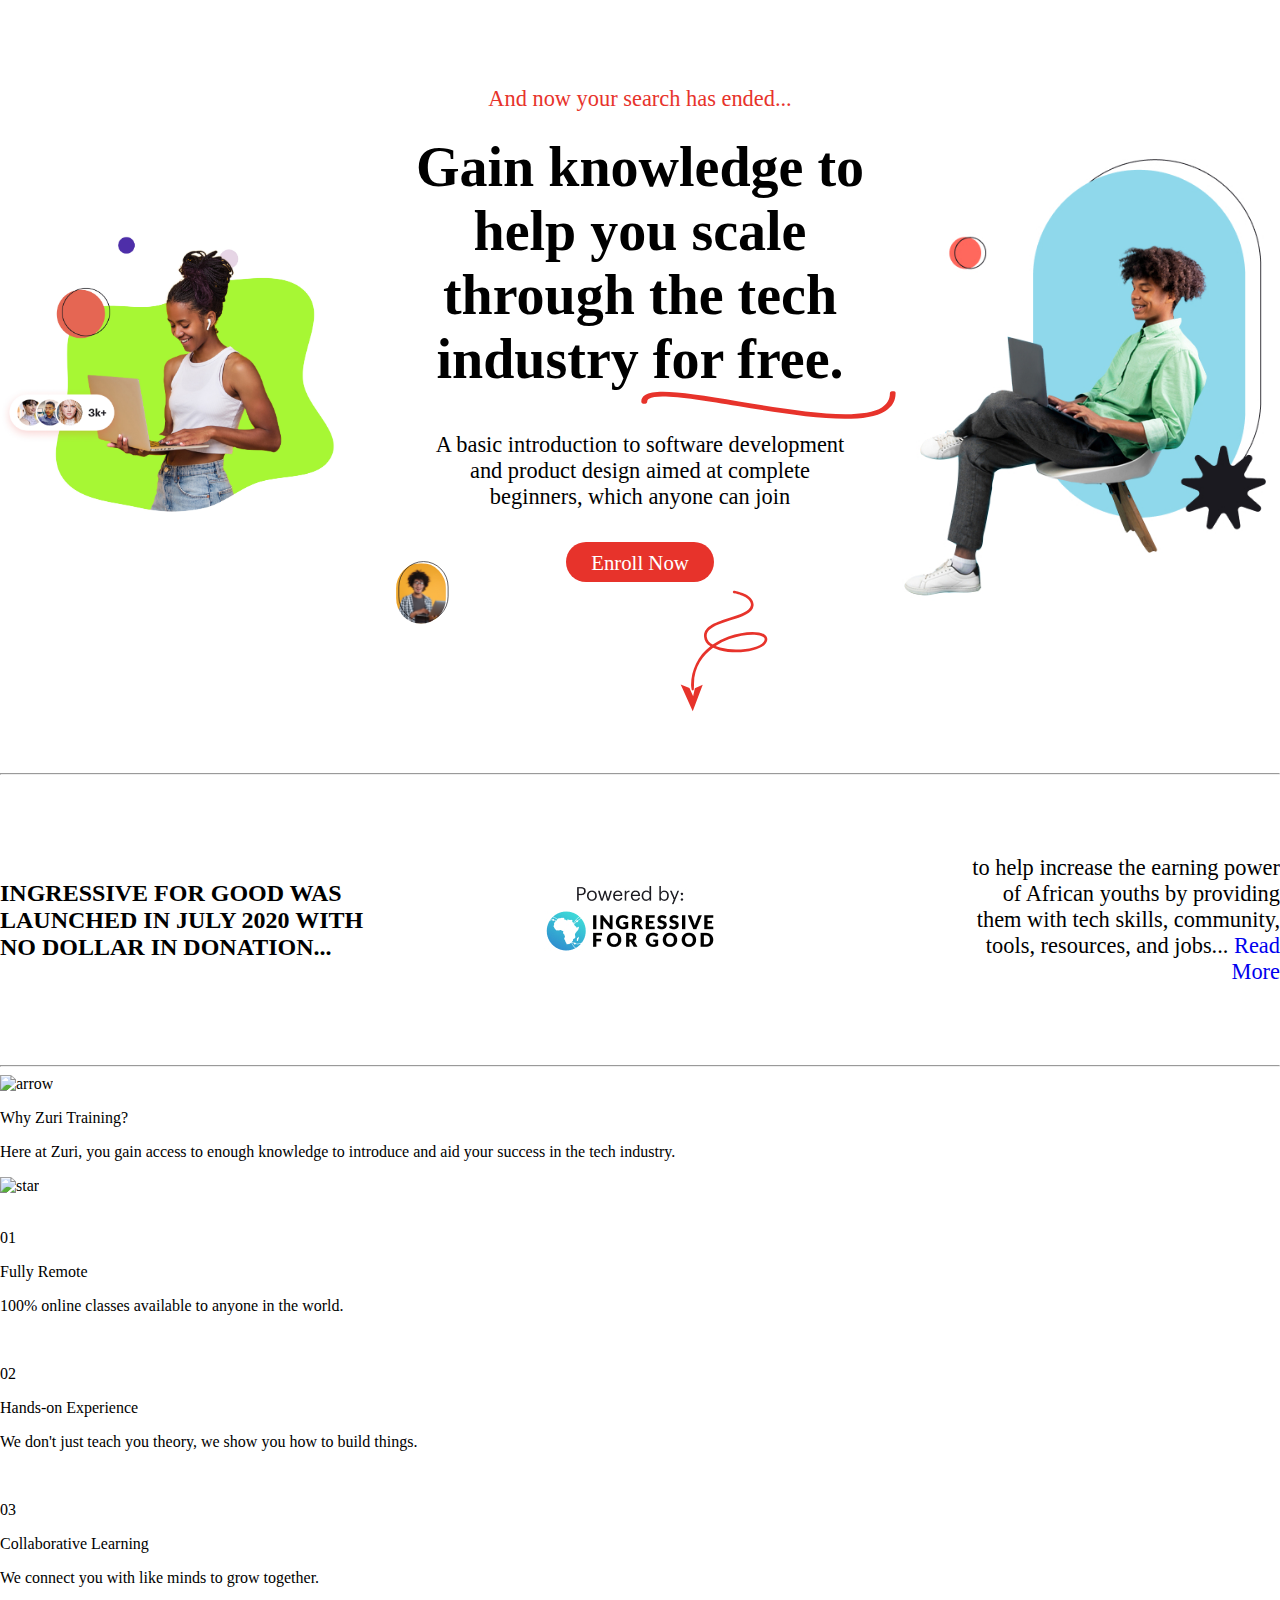
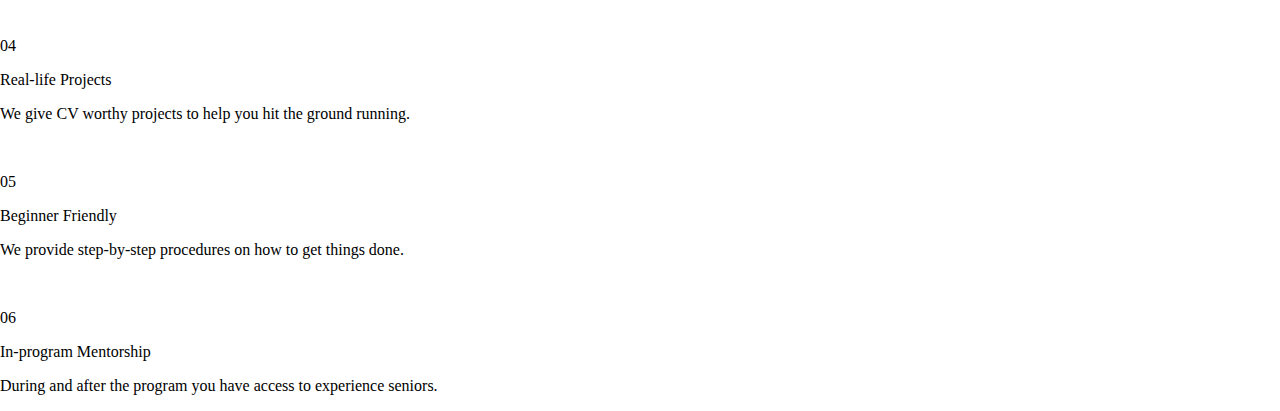
==== new.html @ 9dfd20c7 "Add files via upload" ====
<!DOCTYPE html>
<html lang="en">
  <head>
    <meta charset="UTF-8" />
    <meta http-equiv="X-UA-Compatible" content="IE=edge" />
    <meta name="viewport" content="width=device-width, initial-scale=1.0" />
    <title>New-to-the-industry</title>
    <link rel="stylesheet" href="new.css" />
  </head>
  <body>
    <!-- <nav>
      <a href="https://training.zuri.team">
        <img src="" alt="logo" />
      </a>
      <ul>
        <li>About</li>
        <li>Why Us?</li>
        <li>Stacks Covered</li>
        <li>FAQs</li>
      </ul>
      <a href="https://training.zuri.team/enroll">
        <img src="" alt="thumb" />
        <button>Enroll Now</button>
      </a>
    </nav> -->
    <section>
      <div class="hero">
        <div class="hero_lady_container">
          <img class="hero_lady" src="images/new/lady1.jpg" alt="" />
        </div>
        <div class="hero_text">
          <p class="your_search">And now your search has ended...</p>
          <div class="gain_container">
            <p class="gain_knowledge">
              Gain knowledge to help you scale through the tech industry for
              free.
            </p>
            <img src="images/new/line.svg" alt="" />
          </div>
          <div class="basic_container">
            <p class="basic_intro">
              A basic introduction to software development and product design
              aimed at complete beginners, which anyone can join
            </p>
          </div>

          <a href="#">Enroll Now</a>
          <div class="arrow_down">
            <img src="images/new/section1wire.svg" alt="" />
          </div>
          <div class="second_hero_guy">
            <img src="images/new/maleface.svg" alt="" />
          </div>
        </div>

        <div class="hero_guy_container">
          <img src="images/new/male1.jpg" class="hero_guy" alt="" />
        </div>
      </div>
    </section>

    <hr />

    <section>
      <div class="section_two">
        <p class="ingressive_for">
          INGRESSIVE FOR GOOD WAS LAUNCHED IN JULY 2020 WITH NO DOLLAR IN
          DONATION...
        </p>
        <div><img src="images/new/ingresive.jpg" alt="" /></div>
        <p class="to_help">
          to help increase the earning power of African youths by providing them
          with tech skills, community, tools, resources, and jobs...
          <a href="https://ingressive.org/i4g-in-2021/">Read More</a>
        </p>
      </div>
    </section>
    <hr />

    <section>
      <div>
        <div><img src="" alt="arrow" /></div>
        <div>
          <div>
            <p>Why Zuri Training?</p>
            <p>
              Here at Zuri, you gain access to enough knowledge to introduce and
              aid your success in the tech industry.
            </p>
          </div>
          <div><img src="" alt="star" /></div>
        </div>
      </div>
      <div>
        <div>
          <img src="" alt="" />
          <p>01</p>
          <p>Fully Remote</p>
          <p>100% online classes available to anyone in the world.</p>
        </div>
        <div>
          <img src="" alt="" />
          <p>02</p>
          <p>Hands-on Experience</p>
          <p>
            We don't just teach you theory, we show you how to build things.
          </p>
        </div>
        <div>
          <img src="" alt="" />
          <p>03</p>
          <p>Collaborative Learning</p>
          <p>We connect you with like minds to grow together.</p>
        </div>
        <div>
          <img src="" alt="" />
          <p>04</p>
          <p>Real-life Projects</p>
          <p>We give CV worthy projects to help you hit the ground running.</p>
        </div>
        <div>
          <img src="" alt="" />
          <p>05</p>
          <p>Beginner Friendly</p>
          <p>We provide step-by-step procedures on how to get things done.</p>
        </div>
        <div>
          <img src="" alt="" />
          <p>06</p>
          <p>In-program Mentorship</p>
          <p>
            During and after the program you have access to experience seniors.
          </p>
        </div>
      </div>
    </section>
    <!-- <section>
      <div>
        <div>
          <img src="" alt="" />
          <p>We will help you get started</p>
          <p>
            High quality training  
            with hands-on  
            practice
          </p>
          <p>
            We give you weekly tasks, ranging  
            from easy to complex, as you progress  
            from stage to stage; making it to the  
            final stage means you are now ready  
            to continue learning and growing  
            independently.
          </p>
          <button>Enroll Now</button>
          <div>
            <div>
              <img src="" alt="" />
              <p>Teamwork</p>
            </div>
            <div>
              <img src="" alt="" />
              <p>Mentorship</p>
            </div>
            <div>
              <img src="" alt="" />
              <p>Practice</p>
            </div>
            <div>
              <img src="" alt="" />
              <p>Fun & Games</p>
            </div>
          </div>
        </div>
        <div>
          <img src="" alt="big-picture" />
        </div>
      </div>
      <img src="" alt="dots" />
    </section> -->
    <section></section>
    <section></section>
  </body>
</html>
---- new.css ----
body {
  width: 100%;
  margin: 0 auto;
  max-width: 1440px;
}

a {
  text-decoration: none;
}

.hero {
  display: flex;
  align-items: center;
  padding: 5% 0 3%;
}

.hero_guy_container,
.hero_lady_container {
  width: 30%;
}

.hero_lady,
.hero_guy {
  width: 100%;
  margin: auto 0;
}

.hero_text {
  width: 40%;
  text-align: center;
  position: relative;
}

.your_search {
  color: #e7332b;
  /* font-family: Graphik; */
}

.gain_knowledge {
  margin: 0;
  font-size: 3.5rem;
  font-weight: bold;
}

.gain_container {
  position: relative;
}

.gain_container img {
  position: absolute;
  right: 0;
}

.basic_container {
  margin: 8% 0;
}

.basic_intro {
  width: 80%;
  margin: 0 auto;
}

.your_search,
.basic_intro {
  font-size: 1.4rem;
}

.hero a {
  padding: 1.7% 5%;
  background-color: #e7332b;
  color: white;
  border-radius: 30px;
  font-size: 1.3rem;
}

.arrow_down img {
  width: 35%;
}

.second_hero_guy {
  position: absolute;
  bottom: 15%;
  left: 0;
}

.second_hero_guy img {
  width: 70%;
}

.arrow_down {
  width: 50%;
  margin: 3% auto;
  display: flex;
  justify-content: end;
}

/* Section Two */
.section_two {
  display: flex;
  justify-content: space-between;
  align-items: center;
}

.section_two div {
  width: 30%;
}

.ingressive_for {
  font-weight: bold;
  font-size: 1.5rem;
  width: 30%;
}

.to_help {
  text-align: right;
  font-size: 1.4rem;
  width: 25%;
}

/* SEction THree  */
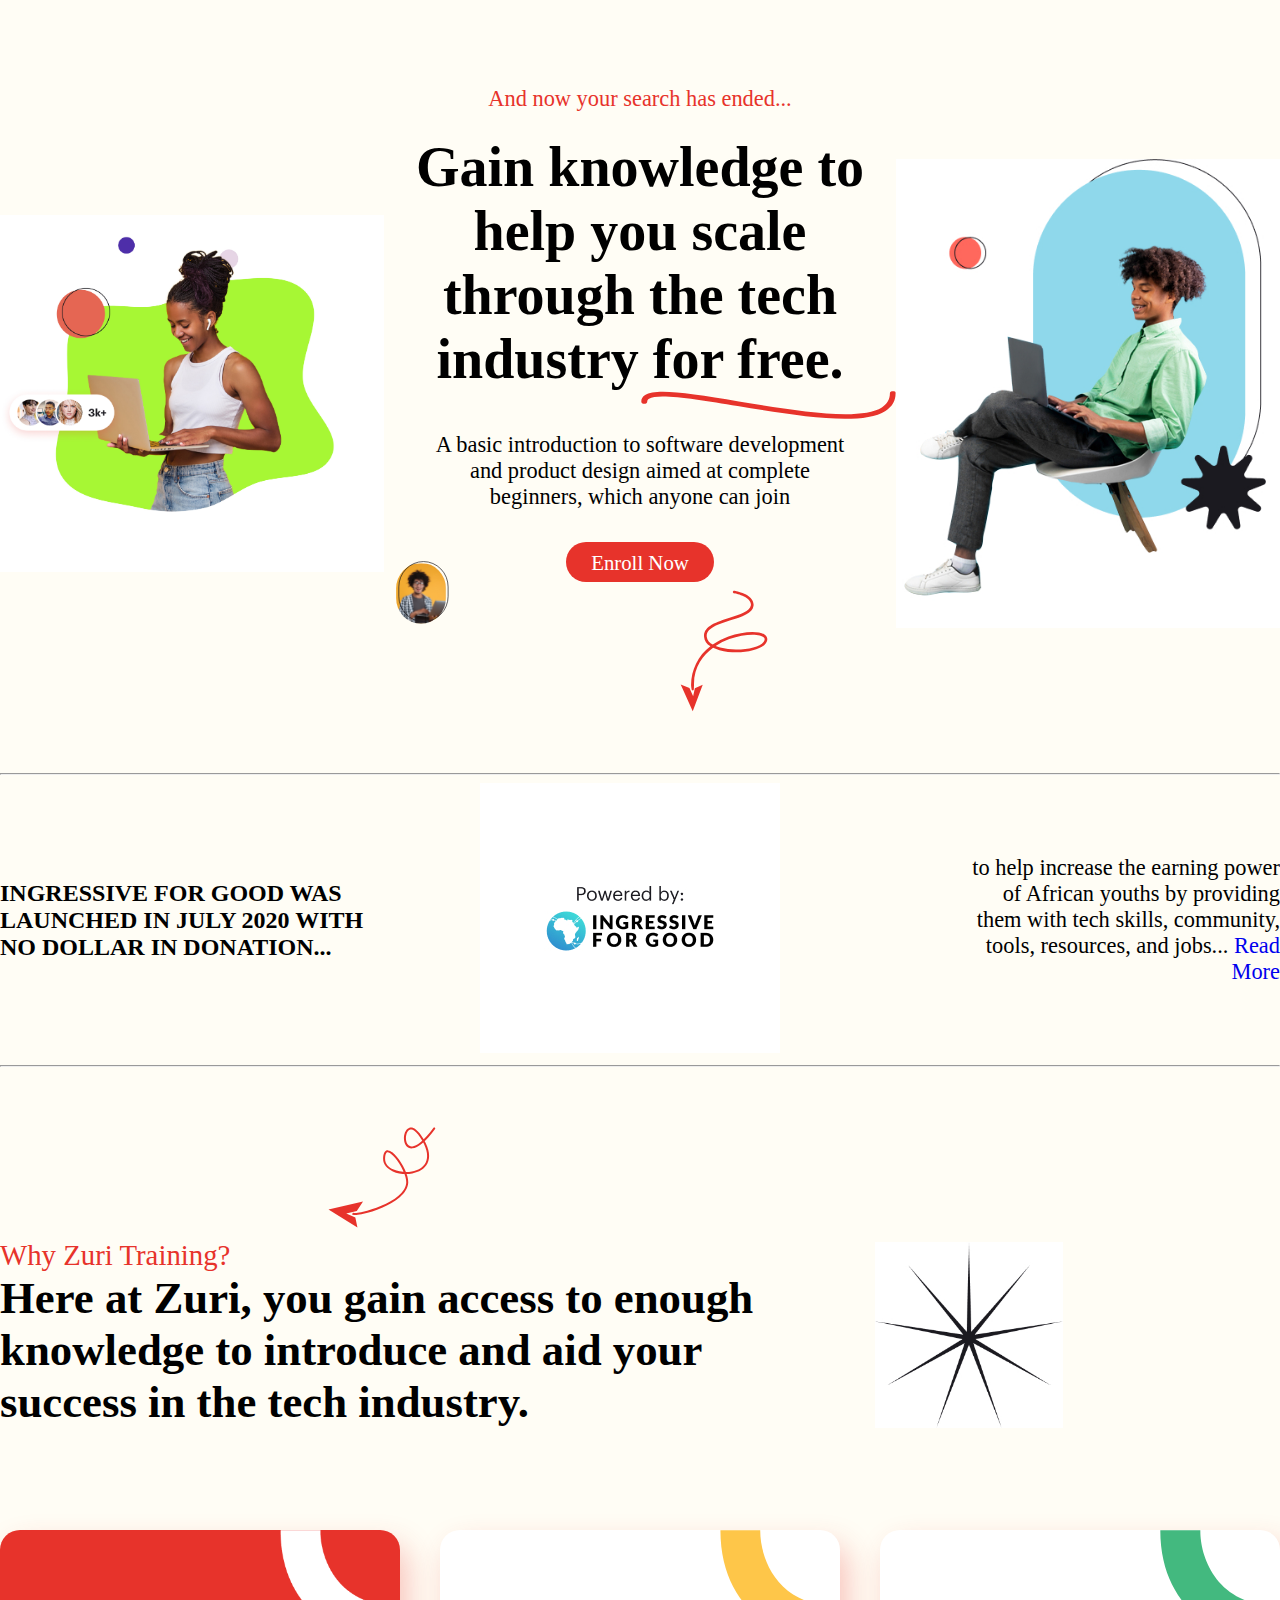
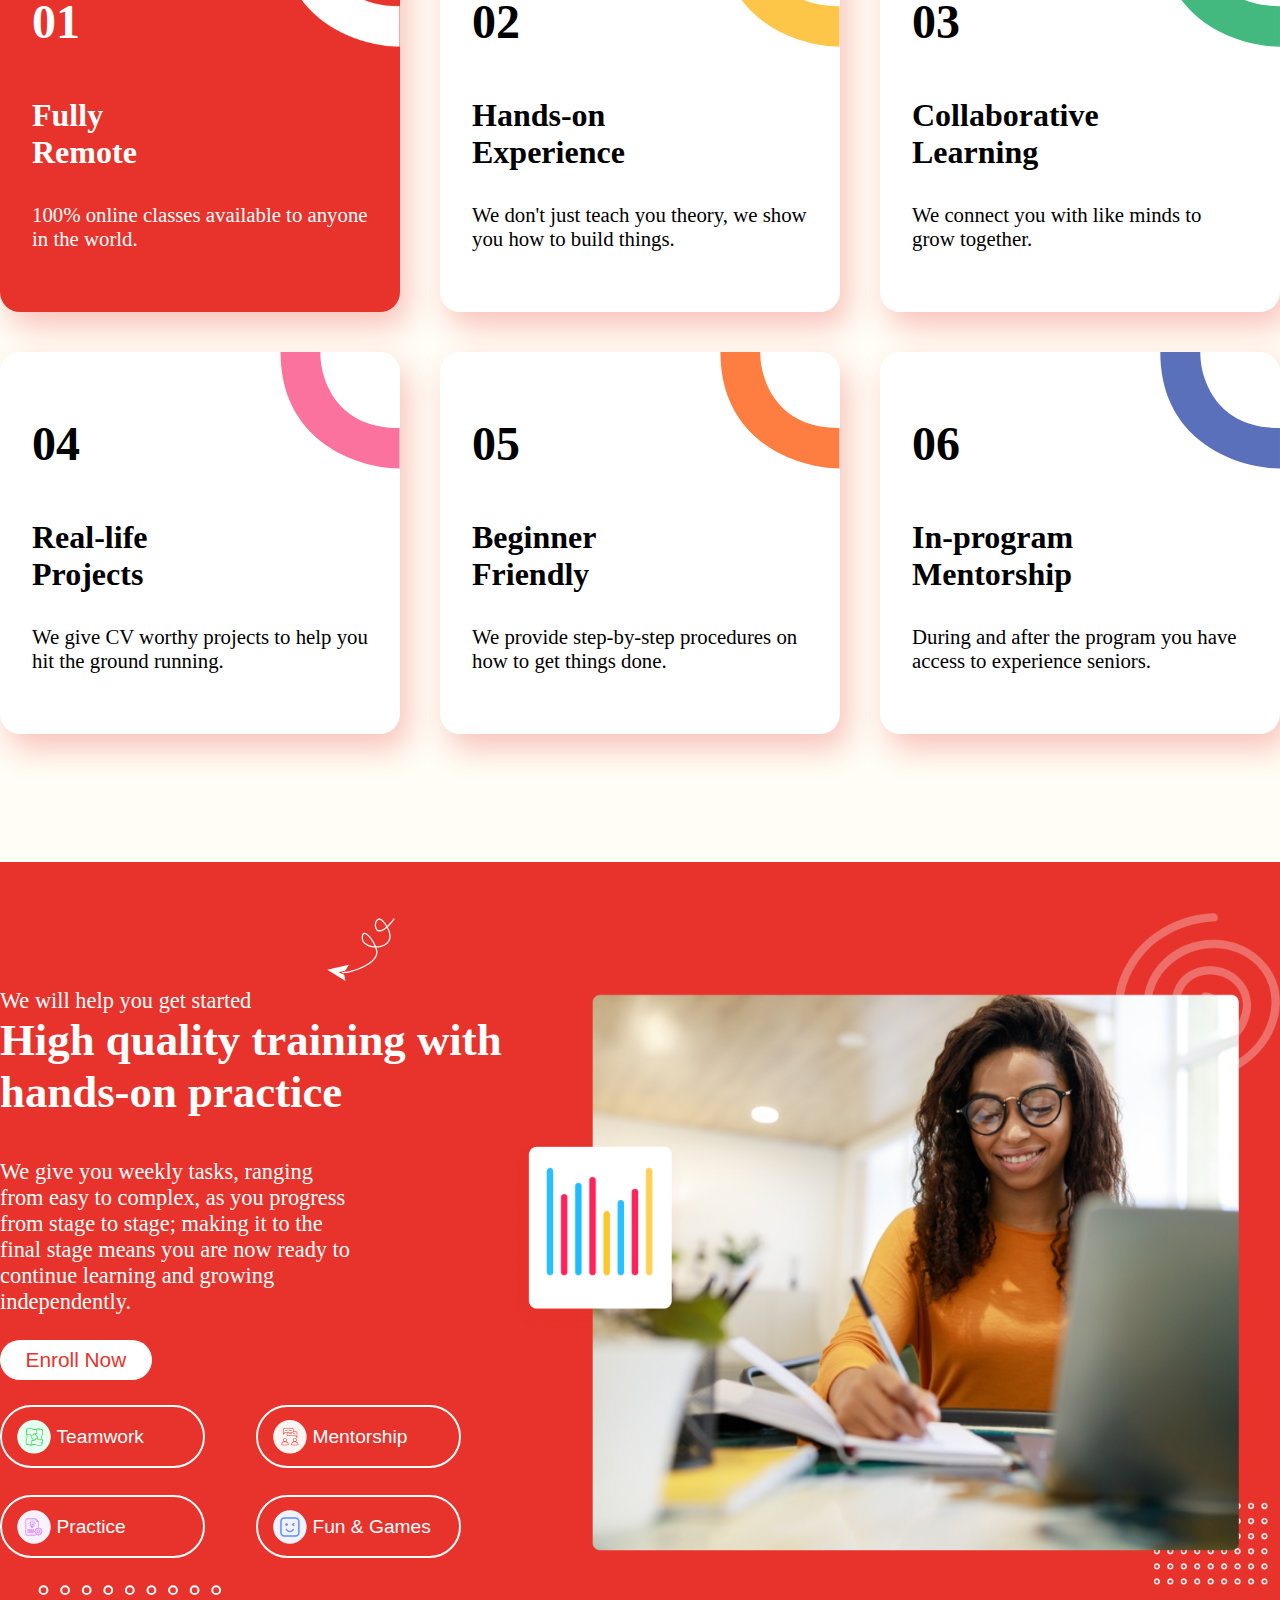
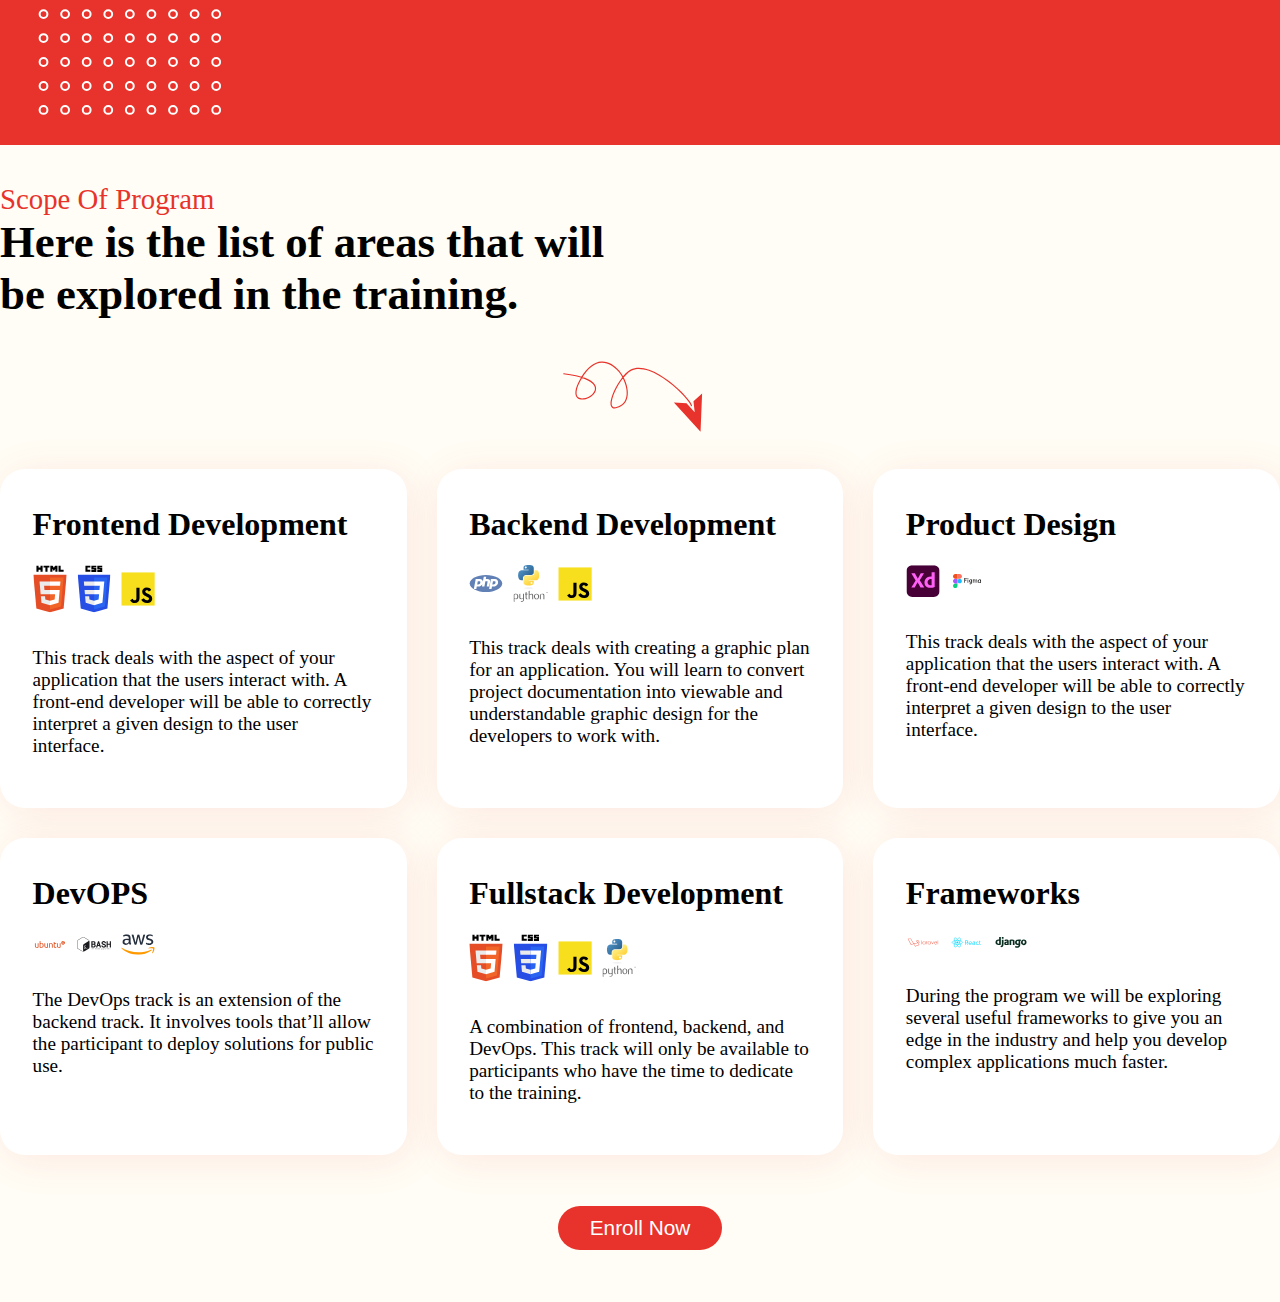
==== commit f071e50f: "Add files via upload" ====
--- a/new.html
+++ b/new.html
@@ -24,7 +24,7 @@
       </a>
     </nav> -->
     <section>
-      <div class="hero">
+      <div class="hero big_screen_padding">
         <div class="hero_lady_container">
           <img class="hero_lady" src="images/new/lady1.jpg" alt="" />
         </div>
@@ -62,7 +62,7 @@
     <hr />
 
     <section>
-      <div class="section_two">
+      <div class="section_two big_screen_padding">
         <p class="ingressive_for">
           INGRESSIVE FOR GOOD WAS LAUNCHED IN JULY 2020 WITH NO DOLLAR IN
           DONATION...
@@ -78,107 +78,248 @@
     <hr />
 
     <section>
-      <div>
-        <div><img src="" alt="arrow" /></div>
-        <div>
+      <div class="third_section big_screen_padding">
+        <div class="why_zuri_container">
+          <div class="worm_image">
+            <img src="images/new/section3wire.svg" alt="arrow" />
+          </div>
           <div>
             <p>Why Zuri Training?</p>
-            <p>
+            <h4>
               Here at Zuri, you gain access to enough knowledge to introduce and
               aid your success in the tech industry.
-            </p>
-          </div>
-          <div><img src="" alt="star" /></div>
-        </div>
-      </div>
-      <div>
-        <div>
-          <img src="" alt="" />
-          <p>01</p>
-          <p>Fully Remote</p>
-          <p>100% online classes available to anyone in the world.</p>
-        </div>
-        <div>
-          <img src="" alt="" />
-          <p>02</p>
-          <p>Hands-on Experience</p>
+            </h4>
+          </div>
+        </div>
+
+        <div class="star1"><img src="images/new/Star.jpg" alt="star" /></div>
+      </div>
+
+      <div class="third_section_cards_container big_screen_padding">
+        <div class="one">
+          <img src="images/new/curve1.png" alt="" />
+          <p class="card_number">01</p>
+          <p class="card_heading">
+            Fully <br />
+            Remote
+          </p>
+          <p class="card_text">
+            100% online classes available to anyone in the world.
+          </p>
+        </div>
+        <div class="two">
+          <img src="images/new/curve.svg" alt="" />
+          <p class="card_number">02</p>
+          <p class="card_heading">
+            Hands-on <br />
+            Experience
+          </p>
+          <p class="card_text">
+            We don't just teach you theory, we show you how to build things.
+          </p>
+        </div>
+        <div class="three">
+          <img src="images/new/curve3.svg" alt="" />
+          <p class="card_number">03</p>
+          <p class="card_heading">
+            Collaborative <br />
+            Learning
+          </p>
+          <p class="card_text">
+            We connect you with like minds to grow together.
+          </p>
+        </div>
+        <div class="four">
+          <img src="images/new/curve4.svg" alt="" />
+          <p class="card_number">04</p>
+          <p class="card_heading">
+            Real-life <br />
+            Projects
+          </p>
+          <p class="card_text">
+            We give CV worthy projects to help you hit the ground running.
+          </p>
+        </div>
+        <div class="five">
+          <img src="images/new/curve5.svg" alt="" />
+          <p class="card_number">05</p>
+          <p class="card_heading">
+            Beginner <br />
+            Friendly
+          </p>
+          <p class="card_text">
+            We provide step-by-step procedures on how to get things done.
+          </p>
+        </div>
+        <div class="six">
+          <img src="images/new/curve6.svg" alt="" />
+          <p class="card_number">06</p>
+          <p class="card_heading">
+            In-program <br />
+            Mentorship
+          </p>
+          <p class="card_text">
+            During and after the program you have access to experience seniors.
+          </p>
+        </div>
+      </div>
+    </section>
+
+    <section>
+      <div class="fourth_section">
+        <div class="fourth_top big_screen_padding">
+          <div class="fourth_text">
+            <div class="fourth_arrow">
+              <img src="images/new/section5wire.svg" alt="" />
+            </div>
+            <p class="we_will_help">We will help you get started</p>
+            <p class="high_quality">
+              High quality training with hands-on practice
+            </p>
+            <p class="we_give_you_weekly">
+              We give you weekly tasks, ranging from easy to complex, as you
+              progress from stage to stage; making it to the final stage means
+              you are now ready to continue learning and growing independently.
+            </p>
+            <button class="enroll_now">Enroll Now</button>
+            <div class="fourth_attributes">
+              <div>
+                <button>
+                  <img src="images/new/hand.svg" alt="" />
+                  <p>Teamwork</p>
+                </button>
+              </div>
+              <div>
+                <button>
+                  <img src="images/new/mentor.svg" alt="" />
+                  <p>Mentorship</p>
+                </button>
+              </div>
+              <div>
+                <button>
+                  <img src="images/new/practice.svg" alt="" />
+                  <p>Practice</p>
+                </button>
+              </div>
+              <div>
+                <button>
+                  <img src="images/new/games.svg" alt="" />
+                  <p>Fun & Games</p>
+                </button>
+              </div>
+            </div>
+          </div>
+          <div class="fourth_image">
+            <img src="images/new/section5-image.png" alt="big-picture" />
+          </div>
+        </div>
+
+        <div class="fourth_bottom">
+          <img
+            class="fourth_dots"
+            src="images/new/dotsection5.svg"
+            alt="dots"
+          />
+        </div>
+      </div>
+    </section>
+
+    <section>
+      <div class="fifth_section big_screen_padding">
+        <div class="fifth_text">
+          <span>Scope Of Program</span>
           <p>
-            We don't just teach you theory, we show you how to build things.
-          </p>
-        </div>
-        <div>
-          <img src="" alt="" />
-          <p>03</p>
-          <p>Collaborative Learning</p>
-          <p>We connect you with like minds to grow together.</p>
-        </div>
-        <div>
-          <img src="" alt="" />
-          <p>04</p>
-          <p>Real-life Projects</p>
-          <p>We give CV worthy projects to help you hit the ground running.</p>
-        </div>
-        <div>
-          <img src="" alt="" />
-          <p>05</p>
-          <p>Beginner Friendly</p>
-          <p>We provide step-by-step procedures on how to get things done.</p>
-        </div>
-        <div>
-          <img src="" alt="" />
-          <p>06</p>
-          <p>In-program Mentorship</p>
-          <p>
-            During and after the program you have access to experience seniors.
-          </p>
-        </div>
-      </div>
-    </section>
-    <!-- <section>
-      <div>
-        <div>
-          <img src="" alt="" />
-          <p>We will help you get started</p>
-          <p>
-            High quality training  
-            with hands-on  
-            practice
-          </p>
-          <p>
-            We give you weekly tasks, ranging  
-            from easy to complex, as you progress  
-            from stage to stage; making it to the  
-            final stage means you are now ready  
-            to continue learning and growing  
-            independently.
-          </p>
+            Here is the list of areas that will be explored in the training.
+          </p>
+        </div>
+        <div class="fifth_arrow">
+          <img src="images/new/section6.svg" alt="" />
+        </div>
+        <div class="fifth_cards">
+          <div class="card">
+            <h1>Frontend Development</h1>
+            <div class="card_images">
+              <img src="images/new/html.svg" alt="" />
+              <img src="images/new/css-3 logo.svg" alt="" />
+              <img src="images/new/javascript logo.svg" alt="" />
+            </div>
+            <p>
+              This track deals with the aspect of your application that the
+              users interact with. A front-end developer will be able to
+              correctly interpret a given design to the user interface.
+            </p>
+          </div>
+          <div class="card">
+            <h1>Backend Development</h1>
+            <div class="card_images">
+              <img src="images/new/php2 logo.svg" alt="" />
+              <img src="images/new/python-4 logo.svg" alt="" />
+              <img src="images/new/javascript logo.svg" alt="" />
+            </div>
+            <p>
+              This track deals with creating a graphic plan for an application.
+              You will learn to convert project documentation into viewable and
+              understandable graphic design for the developers to work with.
+            </p>
+          </div>
+          <div class="card">
+            <h1>Product Design</h1>
+            <div class="card_images">
+              <img src="images/new/adobe-xd logo.svg" alt="" />
+              <img src="images/new/Figma logo.svg" alt="" />
+            </div>
+            <p>
+              This track deals with the aspect of your application that the
+              users interact with. A front-end developer will be able to
+              correctly interpret a given design to the user interface.
+            </p>
+          </div>
+          <div class="card">
+            <h1>DevOPS</h1>
+            <div class="card_images">
+              <img src="images/new/Ubuntu logo.svg" alt="" />
+              <img src="images/new/Bash logo.svg" alt="" />
+              <img src="images/new/aws logo.svg" alt="" />
+            </div>
+            <p>
+              The DevOps track is an extension of the backend track. It involves
+              tools that’ll allow the participant to deploy solutions for public
+              use.
+            </p>
+          </div>
+          <div class="card">
+            <h1>Fullstack Development</h1>
+            <div class="card_images">
+              <img src="images/new/html.svg" alt="" />
+              <img src="images/new/css-3 logo.svg" alt="" />
+              <img src="images/new/javascript logo.svg" alt="" />
+              <img src="images/new/python-4 logo.svg" alt="" />
+            </div>
+            <p>
+              A combination of frontend, backend, and DevOps. This track will
+              only be available to participants who have the time to dedicate to
+              the training.
+            </p>
+          </div>
+          <div class="card">
+            <h1>Frameworks</h1>
+            <div class="card_images">
+              <img src="images/new/Laravel logo.svg" alt="" />
+              <img src="images/new/React logo.svg" alt="" />
+              <img src="images/new/Django logo.svg" alt="" />
+            </div>
+            <p>
+              During the program we will be exploring several useful frameworks
+              to give you an edge in the industry and help you develop complex
+              applications much faster.
+            </p>
+          </div>
+        </div>
+        <div class="enroll_btn">
           <button>Enroll Now</button>
-          <div>
-            <div>
-              <img src="" alt="" />
-              <p>Teamwork</p>
-            </div>
-            <div>
-              <img src="" alt="" />
-              <p>Mentorship</p>
-            </div>
-            <div>
-              <img src="" alt="" />
-              <p>Practice</p>
-            </div>
-            <div>
-              <img src="" alt="" />
-              <p>Fun & Games</p>
-            </div>
-          </div>
-        </div>
-        <div>
-          <img src="" alt="big-picture" />
-        </div>
-      </div>
-      <img src="" alt="dots" />
-    </section> -->
-    <section></section>
+        </div>
+      </div>
+    </section>
     <section></section>
   </body>
 </html>
--- a/new.css
+++ b/new.css
@@ -1,7 +1,20 @@
+html {
+  background-color: rgb(255, 253, 245);
+}
 body {
   width: 100%;
   margin: 0 auto;
-  max-width: 1440px;
+  /* max-width: 1440px; */
+}
+
+@media screen and (min-width: 1440px) {
+  .big_screen_padding {
+    padding-left: 12% !important;
+    padding-right: 12% !important;
+  }
+  hr {
+    width: 76%;
+  }
 }
 
 a {
@@ -117,4 +130,265 @@
   width: 25%;
 }
 
-/* SEction THree  */
+/* Section Three  */
+.third_section {
+  display: flex;
+  margin: 4% 0;
+}
+
+.why_zuri_container {
+  width: 60%;
+}
+.why_zuri_container p {
+  color: #e7332b;
+  font-size: 1.8rem;
+  margin: 0;
+}
+
+.why_zuri_container h4 {
+  font-size: 2.8rem;
+  margin: 0;
+}
+
+.worm_image {
+  display: flex;
+  justify-content: center;
+}
+
+.star1 {
+  display: flex;
+  justify-content: flex-end;
+}
+.star1 img {
+  height: 60%;
+  align-self: flex-end;
+}
+
+.third_section_cards_container {
+  display: grid;
+  grid-template-columns: repeat(3, 1fr);
+  gap: 40px;
+  padding: 4% 0 10%;
+}
+
+.third_section_cards_container img {
+  position: absolute;
+  top: 0;
+  right: 0;
+  width: 30%;
+  margin: 0;
+}
+
+.third_section_cards_container .card_number {
+  font-size: 3rem;
+  font-weight: bold;
+}
+
+.third_section_cards_container .card_heading {
+  font-weight: bold;
+  font-size: 2rem;
+}
+
+.third_section_cards_container .card_text {
+  font-size: 1.3rem;
+}
+
+.one,
+.two,
+.three,
+.four,
+.five,
+.six {
+  border-radius: 20px;
+  position: relative;
+  transition: 0.3s;
+  padding: 4% 8% 10%;
+  box-shadow: 8px 15px 30px 0px rgb(231, 51, 43, 0.28);
+  background-color: white;
+}
+
+.one {
+  background-color: #e7332b !important;
+  color: white;
+}
+
+.one:hover,
+.two:hover,
+.three:hover,
+.four:hover,
+.five:hover,
+.six:hover {
+  transform: translate(0, -10px);
+}
+
+.fourth_section {
+  background-color: #e7332b;
+  color: white;
+  position: relative;
+  padding: 4% 0 2%;
+}
+
+.fourth_top {
+  display: flex;
+}
+
+.fourth_arrow {
+  display: flex;
+  justify-content: flex-end;
+  width: 80%;
+}
+
+.fourth_arrow img {
+  width: 23%;
+}
+
+.fourth_text p {
+  font-size: 1.4rem;
+}
+
+.we_will_help {
+  margin: 0;
+}
+
+.we_give_you_weekly {
+  padding-top: 8%;
+  margin: 0;
+  width: 70%;
+}
+
+.fourth_text .high_quality {
+  font-size: 2.8rem;
+  font-weight: bold;
+  margin: 0;
+}
+
+.fourth_text {
+  width: 40%;
+}
+
+.fourth_image {
+  width: 60%;
+  display: flex;
+  justify-content: center;
+}
+
+.fourth_image img {
+  width: 100%;
+  margin: 0 auto;
+}
+
+.fourth_section .enroll_now {
+  background-color: white;
+  color: #e7332b;
+  outline: none;
+  border: none;
+  font-size: 1.3rem;
+  padding: 1.5% 5%;
+  border-radius: 25px;
+  margin: 5% 0;
+}
+
+.fourth_attributes {
+  display: grid;
+  grid-template-columns: repeat(2, 1fr);
+}
+.fourth_attributes button {
+  border-radius: 35px;
+  border: 2px solid white;
+  background-color: transparent;
+  color: white;
+  display: flex;
+  align-items: center;
+  padding: 5% 6%;
+  height: 70%;
+  width: 80%;
+}
+
+.fourth_attributes button:hover {
+  cursor: grabbing;
+}
+
+.fourth_attributes p {
+  font-size: 1.2rem !important;
+}
+
+.fourth_attributes button img {
+  width: 20%;
+  margin-right: 3%;
+}
+
+.fourth_bottom {
+  margin-left: 3%;
+}
+
+/* Fifth SEction  */
+.fifth_section {
+  margin: 3% 0;
+}
+
+.fifth_text {
+  width: 50%;
+}
+
+.fifth_text span {
+  font-size: 1.8rem;
+  color: #e7332b;
+}
+
+.fifth_text p {
+  margin: 0;
+  font-size: 2.8rem;
+  font-weight: bold;
+}
+
+.fifth_arrow {
+  display: flex;
+  justify-content: center;
+}
+
+.fifth_arrow img {
+  width: 13%;
+}
+
+.fifth_cards {
+  display: grid;
+  grid-template-columns: repeat(3, 1fr);
+  gap: 30px;
+}
+
+.fifth_cards .card {
+  background-color: white;
+  border-radius: 25px;
+  padding: 4% 8%;
+  box-shadow: 4px 5px 40px 0px rgb(231, 51, 43, 0.1);
+}
+
+.card_images {
+  display: flex;
+  align-items: center;
+  gap: 10px;
+}
+
+.card img {
+  width: 10%;
+}
+
+.card p {
+  padding: 10% 0;
+  margin: 0;
+  font-size: 1.2rem;
+}
+
+.fifth_section .enroll_btn {
+  margin: 4% 0;
+  display: flex;
+  justify-content: center;
+}
+.enroll_btn button {
+  padding: 0.8% 2.5%;
+  border: none;
+  background-color: #e7332b;
+  color: white;
+  border-radius: 30px;
+  font-size: 1.3rem;
+}
